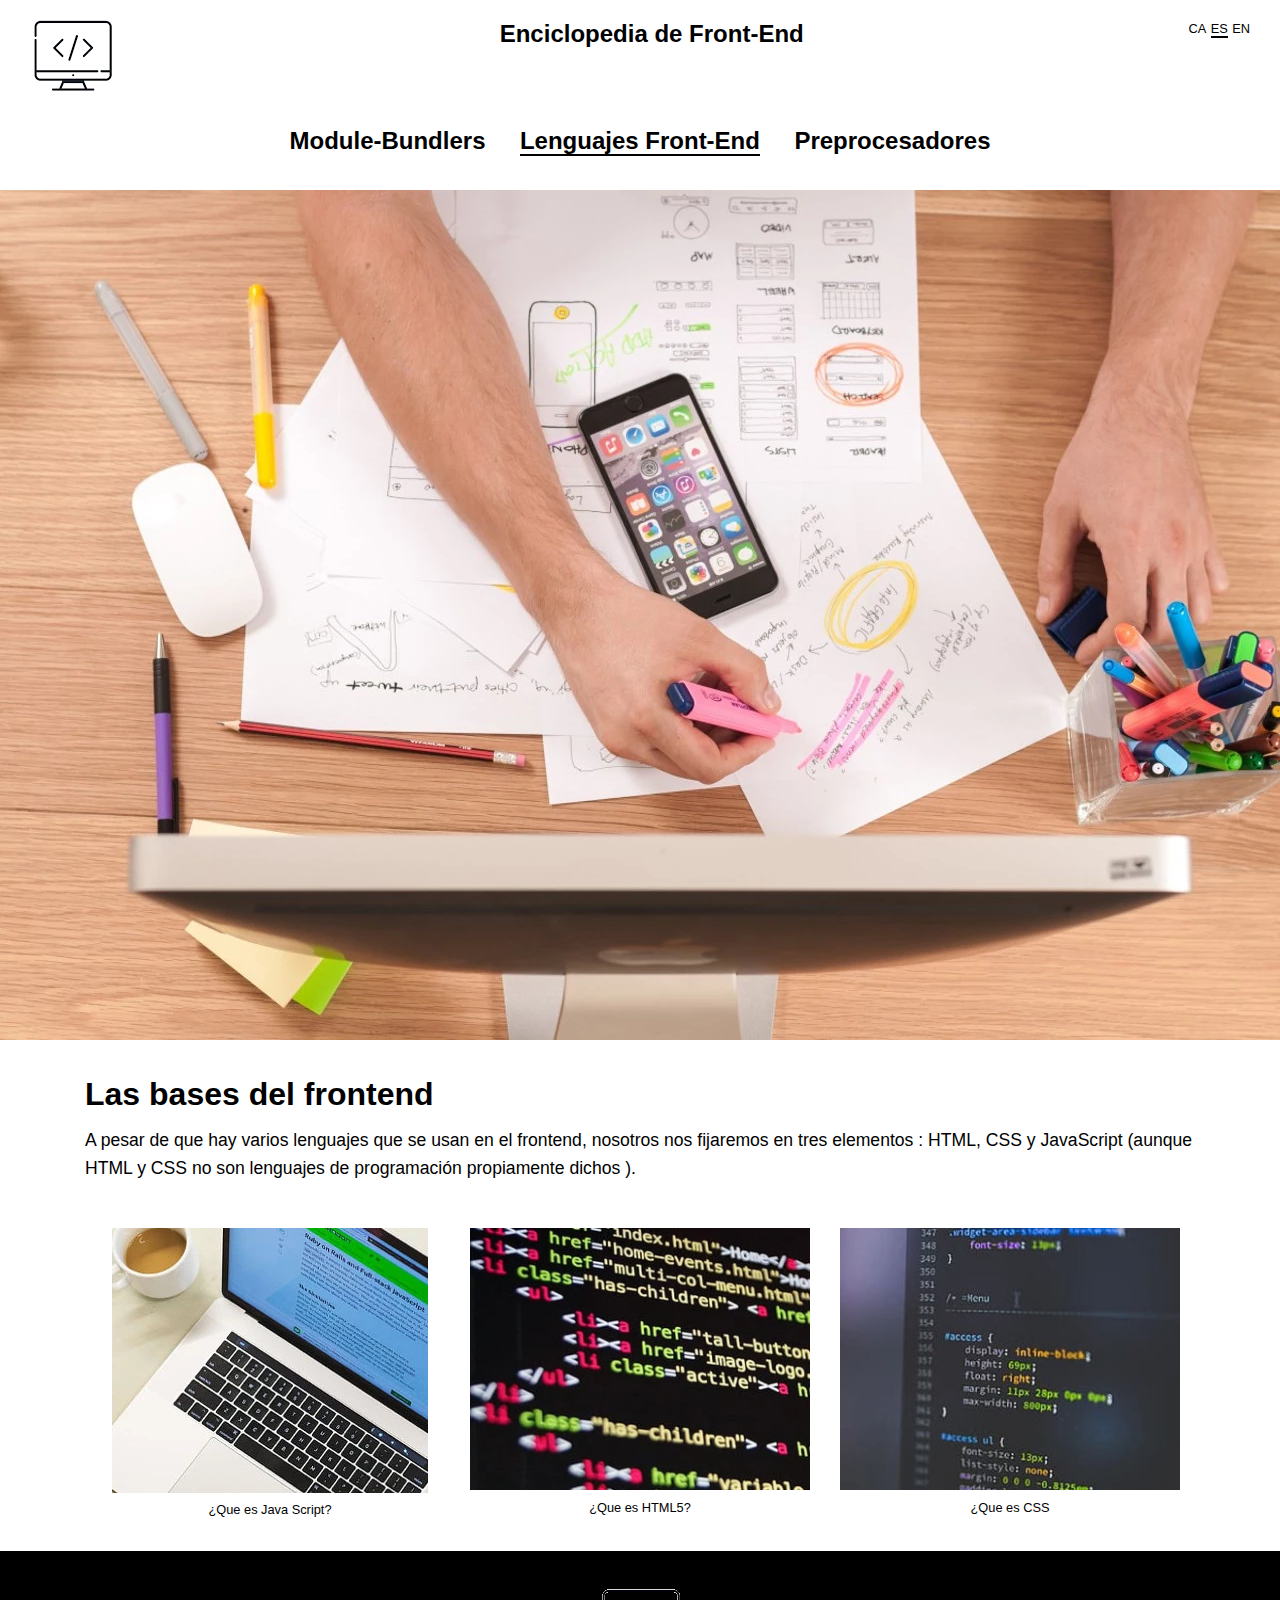
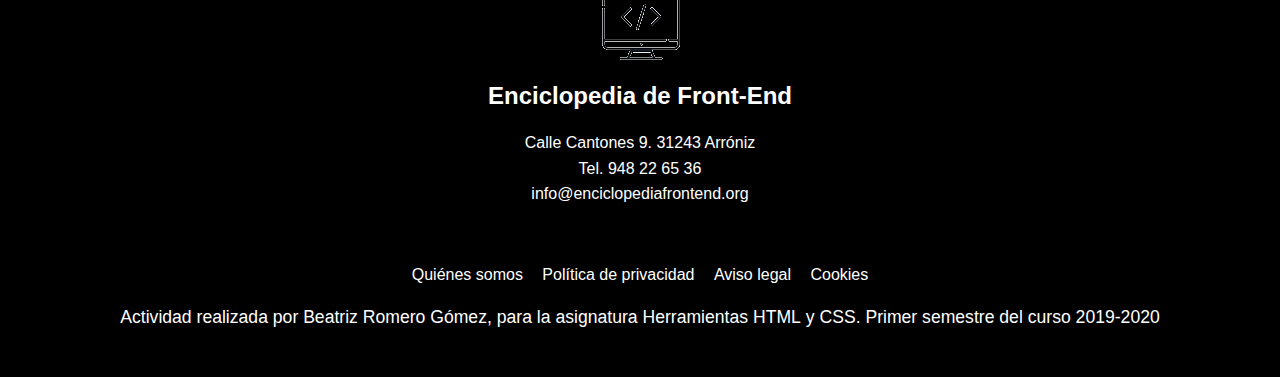
==== lenguajes.html @ fa18a70d "Primer commit" ====
<!DOCTYPE html>
<html lang="es">

<head>
    <meta charset="utf-8" />
    <meta http-equiv="X-UA-Compatible" content="IE=edge">
    <link rel="icon" type="image/png" href="img/logo_16.png" sizes="16x16">

    <link rel="icon" type="image/png" href="img/logo_32.png" sizes="32x32">

    <link rel="icon" type="image/png" href="img/logo_64.png" sizes="64x64">
    <title>Enciclopedía Front-End</title>
    <meta name="viewport" content="width=device-width, initial-scale=1">

    <link rel="stylesheet" href="https://use.fontawesome.com/releases/v5.5.0/css/all.css"
        integrity="sha384-B4dIYHKNBt8Bc12p+WXckhzcICo0wtJAoU8YZTY5qE0Id1GSseTk6S+L3BlXeVIU" crossorigin="anonymous">
    <link rel="stylesheet" type="text/css" media="screen" href="css/estilos.css" />
</head>

<body>
    <a class="sr" href="#main">Salta al contenido principal</a>

    <header>
        <div class="top">


            <a href="index.html"><img src="img/logo.png" alt="Logo de Enciclopedia Front-End"
                    title="Logo de Enciclopedia Front-End" /></a>
            <h3>Enciclopedia de Front-End</h3>
            <ul>
                <li><a href="">CA</a></li>
                <li><a href="" class="current">ES</a></li>
                <li><a href="">EN</a></li>
            </ul>
        </div>
        <nav>
            <ul>
                <li><a href="module-bounders.html">Module-Bundlers</a></li>
                <li><a href="lenguajes.html" class="current">Lenguajes Front-End</a></li>
                <li><a href="preprocesadores.html">Preprocesadores</a></li>
            </ul>
        </nav>
    </header>

    <main id="main">
        <figure>
            <img src="img/designbymovil.webp" class="img-fluid" srcset="img/designbymovil@mobile.webp 320w,
    img/designbymovil@wide-mobile.webp 480w,
    img/designbymovil@tablet.webp 768w,
    img/designbymovil@desktop.webp 1024w,
    img/designbymovil@hires.webp 1280w" sizes="
    (max-width: 30em) 60vw,
    (max-width: 40em) 90vw" alt="A really hard-worker.">

        </figure>

        <!--Contenedor lenguajes-->

        <div class="container">
            <!--<img src="img/designbymovil.jpeg" alt="LOGO HTML5" class="img-fluid" />-->

            <h2>Las bases del frontend</h2>
            <p class="textDecor">A pesar de que hay varios lenguajes que se usan en el frontend, nosotros nos
                fijaremos en tres elementos
                : HTML, CSS y JavaScript (aunque HTML y CSS no son lenguajes de programación propiamente dichos
                ).</p>
            <div class="flexContainer spaceBetween">
                <div class="col4">
                    <figure>
                        <a href=""><img src="img/js_detail.webp" alt="Logo  JavaScript" class="imgFluid" /></a>
                        <figcaption>
                            <a href="" class="titleActiv"><cite>¿Que es Java Script?</cite></a>
                        </figcaption>
                    </figure>
                </div>
                <div class="col4">
                    <figure>
                        <a href=""><img src="img/html_detail.webp" alt="LOGO HTML5" class="imgFluid" /></a>
                        <figcaption>
                            <a href="" class="titleActiv"><cite>¿Que es HTML5? </cite></a>
                        </figcaption>
                    </figure>
                </div>
                <div class="col4">
                    <figure>
                        <a href=""><img src="img/css_detail.webp" alt="Logo CSS" class="imgFluid" /></a>
                        <figcaption>
                            <a href="" class="titleActiv"><cite>¿Que es CSS</cite></a>
                        </figcaption>
                    </figure>
                </div>
            </div>
        </div>



    </main>

    <footer>
        <div class="container">
            <img class="clip" src="img/logo1.png" alt="Logo enciclopedia Front-End" title="Enciclopedia Front-End" />
            <h3>Enciclopedia de Front-End</h3>
            <address class="pTop15" lang="es">Calle Cantones 9. 31243 Arróniz<br>Tel. 948 22 65 36<br><a
                    href="mailto:info@enciclopedia.org">info@enciclopediafrontend.org</a></address>
            <ul class="noPics pTop15">
                <li><a href=""><span class="fab fa-twitter"></span></a></li>
                <li><a href=""><span class="fab fa-facebook-f"></span></a></li>
                <li><a href=""><span class="fab fa-instagram"></span></a></li>
                <li><a href=""><span class="fab fa-youtube"></span></a></li>
            </ul>
            <ul class="noPics menuFooter pTop15">
                <li><a href="">Quiénes somos</a></li>
                <li><a href="">Política de privacidad</a></li>
                <li><a href="">Aviso legal</a></li>
                <li><a href="" lang="en">Cookies</a></li>
            </ul>
            <div class="credit pTop15">

                <p>Actividad realizada por Beatriz Romero Gómez, para la asignatura Herramientas <abbr
                        title="HyperText Markup Language" lang="en">HTML</abbr> y <abbr title="Cascading Style Sheets"
                        lang="en"> CSS</abbr>. Primer semestre del curso 2019-2020</p>
            </div>
        </div>
    </footer>

</body>

</html>
---- css/estilos.css ----
/*Estilos PEC2 Herramientas HTML+CSSS */

* {
    margin: 0;
    padding: 0;
    box-sizing: border-box;
}

body {
    font: 400 16px/1.6 'Libre Franklin', sans-serif;
    color: #000;
}

h1, h2, h3 {
    font-weight: 700;
}

h2 {
    font-size: 2rem;
    line-height: 1em;
    margin-bottom: 1rem;
}

h3 {
    font-size: 1.5rem;
}

p {
    font-size: 1.1rem;
    margin-bottom: 1rem;
}

a {
    color:rgba(0, 0, 0, 1);
    text-decoration: none;
}

a:hover {
    color: rgba(213, 25, 25,1);
}

cite, address {
    font-style: normal;
}

abbr {
    text-decoration: none;
}

/*Breadcrumb*/
ul.breadcrumb {
    margin-top: 2rem;
    margin-bottom: 2rem;
    margin-left: 30px;
    list-style: none;
}

ul.breadcrumb li {
    display: inline-block;
}
  
ul.breadcrumb li + li {
    padding-left: 0.5rem;
}

ul.breadcrumb li + li::before {
    padding-right: 0.5rem;
    color: rgba(64, 64, 64, 1);
    content: "/";
}

ul.breadcrumb li a {
    color: rgba(64, 64, 64, 1);
}

ul.breadcrumb li a:hover, ul.breadcrumb li.current  {
    color: rgba(64, 64, 64, 0.8);
}

/*Classes para aumentar paddings*/
.pBottom15 {
    padding-bottom: 15px !important;
}

.pTop15 {
    padding-top: 15px !important;
}

.pTop50 {
    padding-top: 50px !important;
}

.pBottom50 {
    padding-bottom: 50px !important;
}

/*Clases aplicadas a las imágenes y videos del sitio */

.img-fluid {
    max-width: 100%;
    height: auto;
}

.img-rounded {
    border-radius: 50%;
}

.img-centered {
    display: block;
    margin: 15px auto;
}

.img-left {
    float: left;
    margin-right: 15px;
    margin-bottom: 1rem;
}

figure {
    width: 75%;
    margin: 30px auto;
}

figcaption {
    font-size: 0.8rem;
}

.video-fluid {
    position: relative;
    display: block;
    width: 100%;
    padding: 0;
    overflow: hidden;
}

.video-fluid-item {
    position: absolute;
    top: 0;
    bottom: 0;
    left: 0;
    width: 100%;
    height: 100%;
    border: 0;
}

.video-fluid::before {
    display: block;
    content: "";
    padding-top: 56.25%;
}

/*Classes para los elemnetos graficos */
.imgFluid {
    max-width: 100%;
    height: auto;
}


/*Clase para los lectores de pantalla*/
.sr {
    position:absolute;
    height:1px;    
    width:1px;    
    overflow:hidden;    
    clip:rect(1px, 1px, 1px, 1px);
}

/****************************
Contenedores
*****************************/
main {
    width: 100%;
}

section {
    width: 100%;
    padding: 50px 0;
}

header {
    width: 100%;
}

footer {
    padding-top: 30px;
    padding-bottom: 30px;    
    background-color: #000;
    color: #fff;
    text-align: center;
}
.clip:hover{
    clip-path: polygon(50% 0%, 61% 35%, 98% 35%, 68% 57%, 79% 91%, 50% 70%, 21% 91%, 32% 57%, 2% 35%, 39% 35%) !important;
}
.background {
    background-color: rgba(136, 136, 136, 1);
}
/*para que se  aline la imagen destacada*/
figure{
    text-align: center;
    width: 100%;
}

/*contenedores que se adaptan*/
.container {
    margin-right: auto;
    margin-left: auto;
    padding-right: 15px;
    padding-left: 15px;
    width: 100%;
}
  
@media (min-width: 576px) {
    .container {
      max-width: 540px;
    }
}
  
@media (min-width: 768px) {
    .container {
      max-width: 720px;
    }
}
  
@media (min-width: 992px) {
    .container {
      max-width: 960px;
    }
}
  
@media (min-width: 1200px) {
    .container {
      max-width: 1140px;
    }
}

/*Contenedores para las columna*/
@media (min-width: 768px) {
    .flexContainer {
        display: flex;
        flex-wrap: wrap;

    }
    .spaceBetween {
        justify-content: space-between;
    }
  
}
.col4 {
    width: 100%;
    padding-left: 15px;
    padding-right: 15px;
}


@media (min-width: 768px) {
    
    .col4 {
        flex: 0 0 33.333333% ;
        max-width: 33.333333%;
    }
    
}

/**********************************
Menús de navegació y logo
***********************************/

/*Menú de navegació principal, menú idiomas,logo, titulo */
nav {
    text-align: center;
    font-weight: 600;
    margin-bottom: 30px;
}

nav ul {
    list-style: none;
    font-size: 1rem;
}

div.top {
    display: flex;
    flex-direction: column-reverse;
    justify-content: space-between;
    align-items: center;
    padding: 15px 30px;
    text-align: center;
}


div.top h3:hover {
    color: rgb(250, 250, 250);
    transition-duration: 2s;
  }

div.top img {
    max-width: 100%;
    
      }
div.top ul {
    list-style: none;
    margin-bottom: 15px;
}

div.top ul li {
    display: inline-block;
    font-size: 0.8rem;
}

div.top ul li:first-child::before {
    content: ""; 
}

a.current {
    border-bottom: 2px solid #000;
}

@media (min-width: 768px) {
    nav ul li {
        display: inline-block;
        padding-left: 15px;
        padding-right: 15px;
        font-size: 1.5rem;
        font-weight: 700;
    }
    nav ul li:first-child {
        padding-left: 0;
    }
    nav ul li:last-child {
        padding-right: 0;
    } 
    div.top {
        flex-direction: row;
        align-items: flex-start;
    }
    
}


/****************************
Imagen portada front-end
*****************************/
.hero {
    height: 500px;
    margin-bottom: 50px;
    padding-top: 100px;
}

.hero p:first-child {
    font-size: 2.3rem;
    font-family: 'Merriweather', serif;
    font-weight: 700;
}

.hero p:nth-child(2) {
    font-size: 0.1rem;
    /*font-weight: 50;*/
}

@media (min-width: 768px) {
    .hero {
        height: 500px;
    }
    .hero p:first-child {
        font-size: 3.3rem;
        font-family: 'Merriweather', serif;
        font-weight: 700;
    }
    .hero p:nth-child(2) {
        font-size: 3rem;
        font-weight: 200;
    }
}


a img:hover {
    filter: grayscale(100%) !important;
}

p.intro {
    font-size: 1.3rem;
    padding: 15px;
    border-top: 2px solid rgb(213,25,25);
    border-bottom: 2px solid rgb(213,25,25);
}
figure.center {
    text-align: center;
    width: 100%;
    margin-left: auto;
    margin-right: auto;
}

figure.center figcaption {
    font-size: 0.75rem;
}

@media (min-width: 768px) {
    figure.center {
        width: 75%;
        margin-left: auto;
        margin-right: auto;
    }
}


/****************************
Footer
*****************************/
footer ul li {
    display: inline-block;
    padding-left: 15px;
}

footer ul.menuFooter li {
    display: block;
}

@media (min-width: 768px) {
    footer ul.menuFooter li {
        display: inline-block;
        padding-left: 15px;
    }
}
footer ul li:first-child {
    padding-left: 0;
}

footer ul li:last-child {
    padding-right: 0;
} 

footer a {
    color: #fff;
}

footer a:hover {
    color: rgba(204, 0, 0, .7);
}


/*Estilos para el artículo */

article{
    text-align: justify;
}

article.article h2, article.article h3 {
    text-align: left;
}

div.autor {
    background-color: #F7F2F3;
    padding: 15px;
    overflow: auto;
}

p.meta {
    font-size: 1.3rem;
}

p.bio {
    margin-top: 50px;
    font-size: 1rem;
}


blockquote {
    border-right: 5px solid #FF3A20;
    background-color: #F7F2F3;
    padding: 15px 30px;
    margin: 15px 0;
}

article footer p {
    width: 80%;
    margin-left: auto;
    margin-right: auto;
    font-size: 0.75rem;
    text-align: center;
}
/*Ejemplo boton javascript*/
.p-boton {
    font-family: 'helvetica neue', helvetica, sans-serif;
    letter-spacing: 1px;
    text-transform: uppercase;
    text-align: center;
    border: 2px solid rgba(200, 0, 110,0.6);
    background: rgba(200, 0, 110,0.3);
    color: rgba(200, 0, 110,0.6);
    box-shadow: 1px 1px 2px rgba(200, 0, 110,0.4);
    border-radius: 10px;
    padding: 3px 10px;
    display: inline-block;
    cursor:pointer;
  }
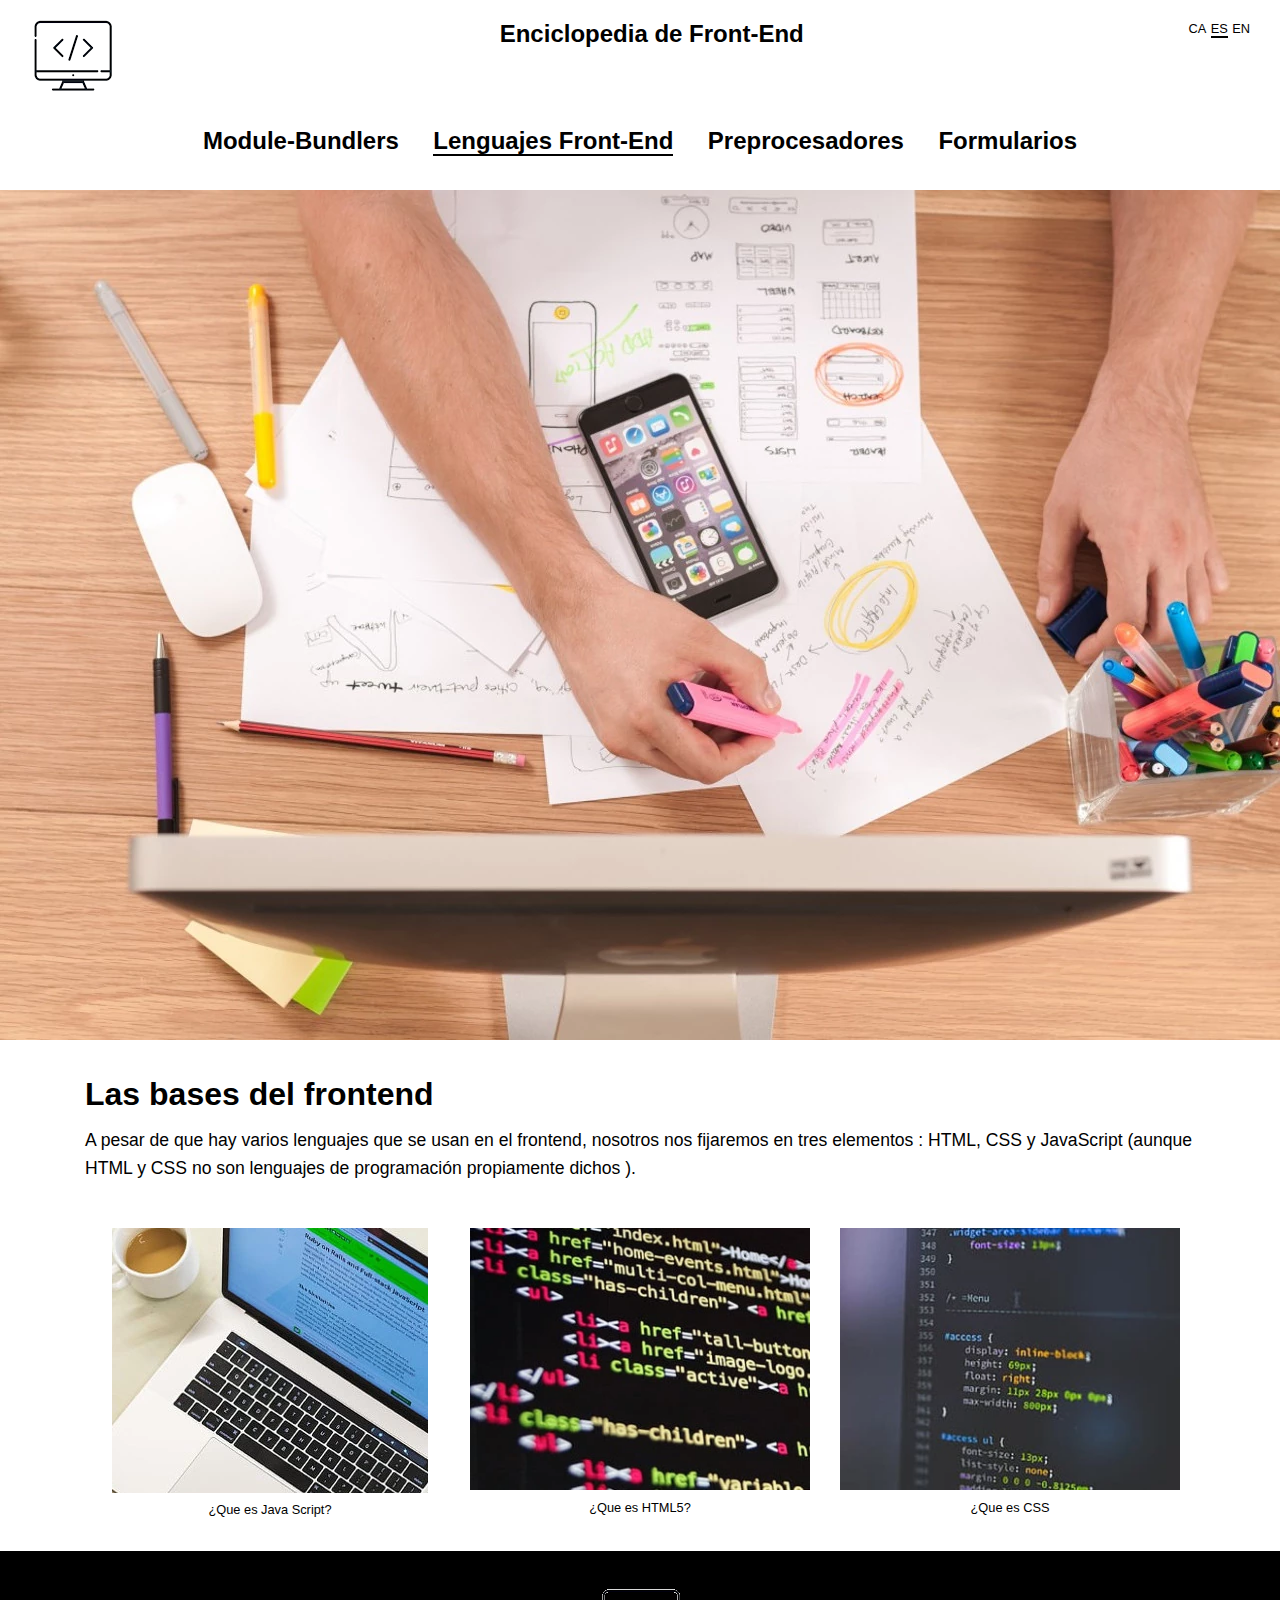
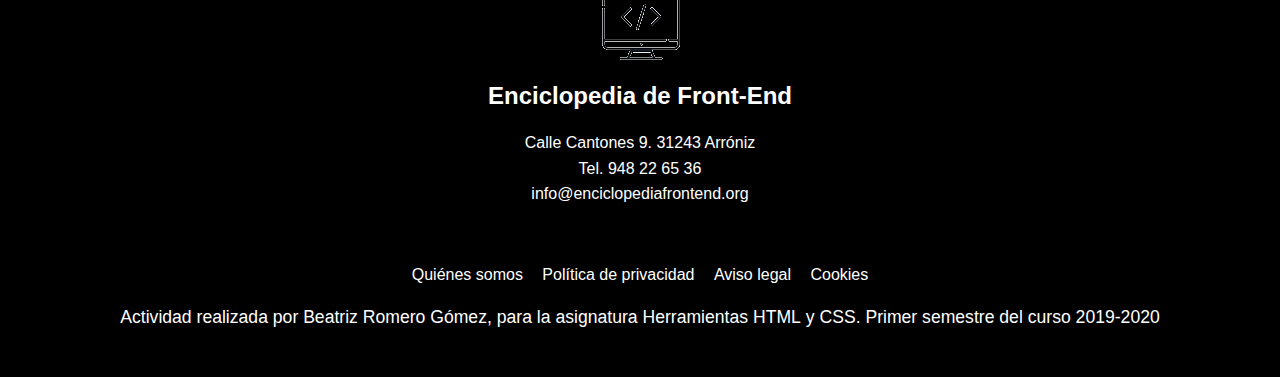
==== commit d2508c84: "Segundo commit" ====
--- a/lenguajes.html
+++ b/lenguajes.html
@@ -38,6 +38,7 @@
                 <li><a href="module-bounders.html">Module-Bundlers</a></li>
                 <li><a href="lenguajes.html" class="current">Lenguajes Front-End</a></li>
                 <li><a href="preprocesadores.html">Preprocesadores</a></li>
+                <li><a href="formularios.html">Formularios</a></li>
             </ul>
         </nav>
     </header>
